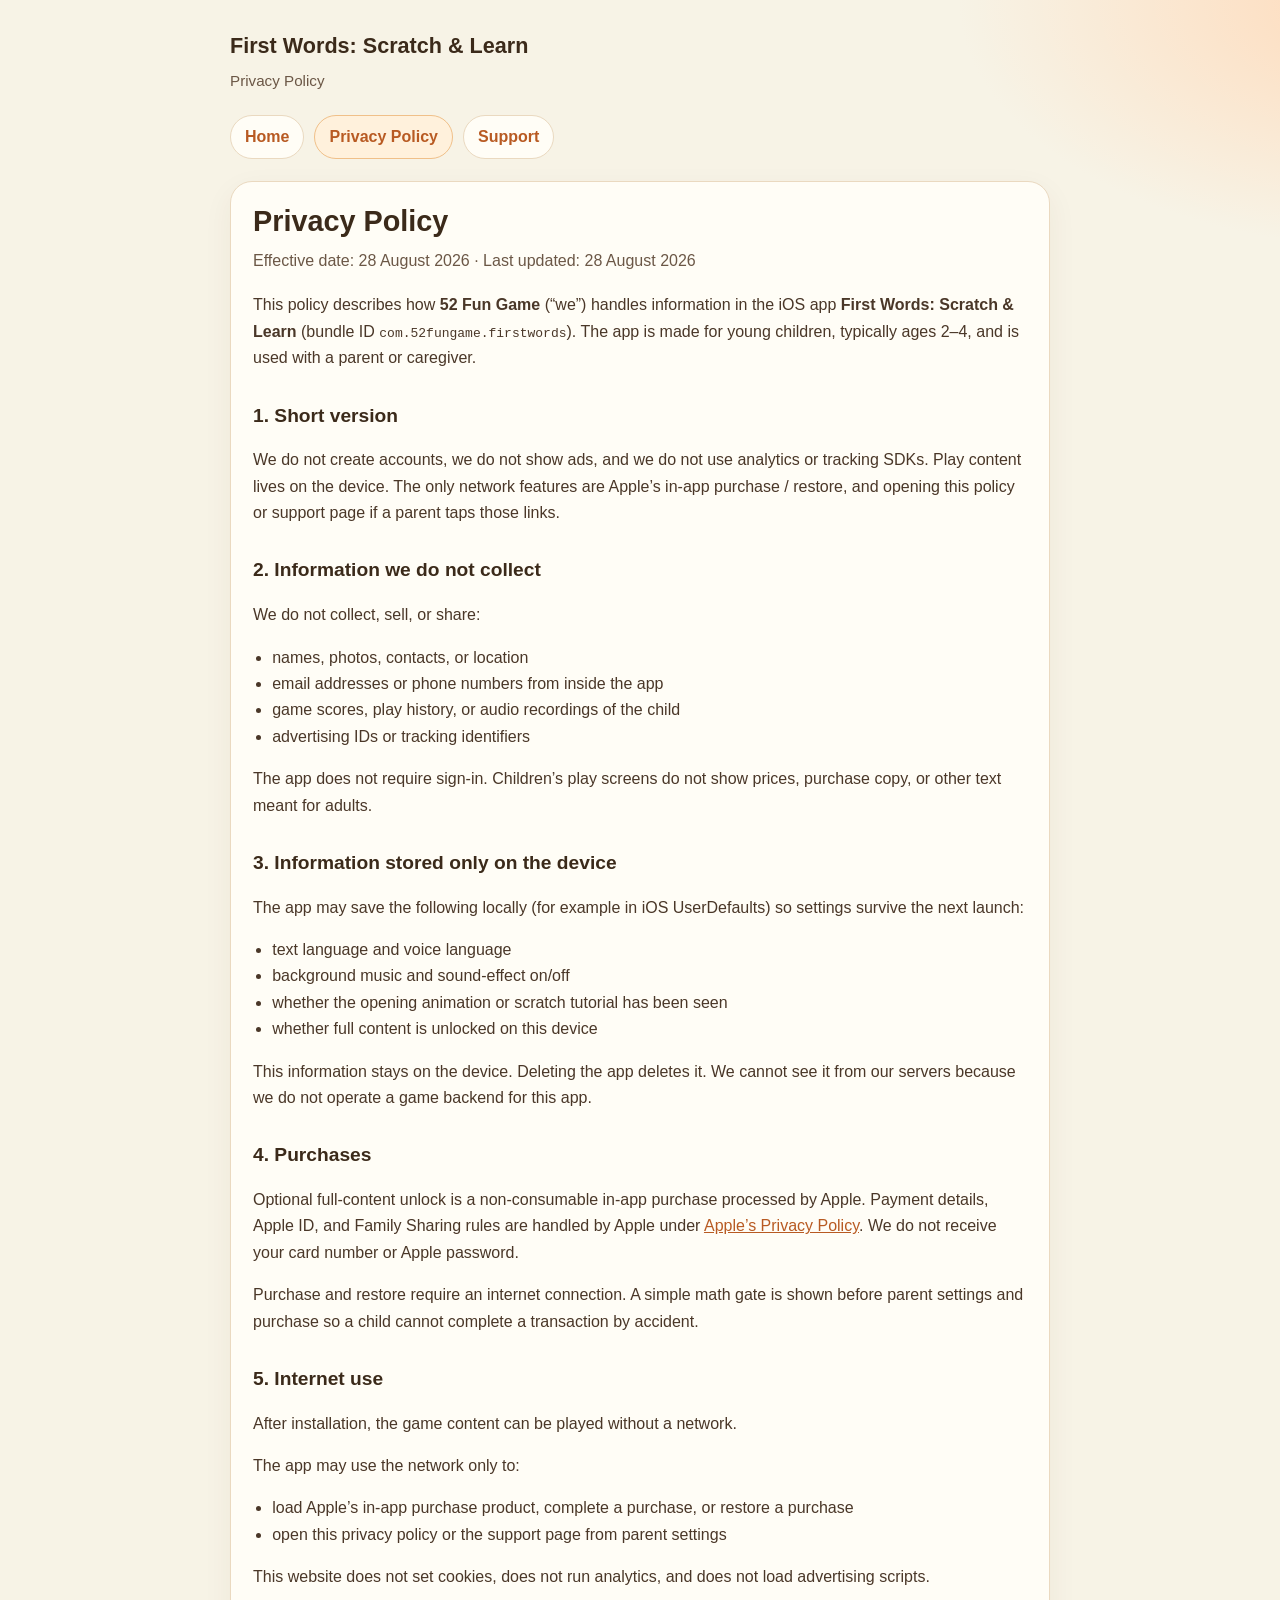
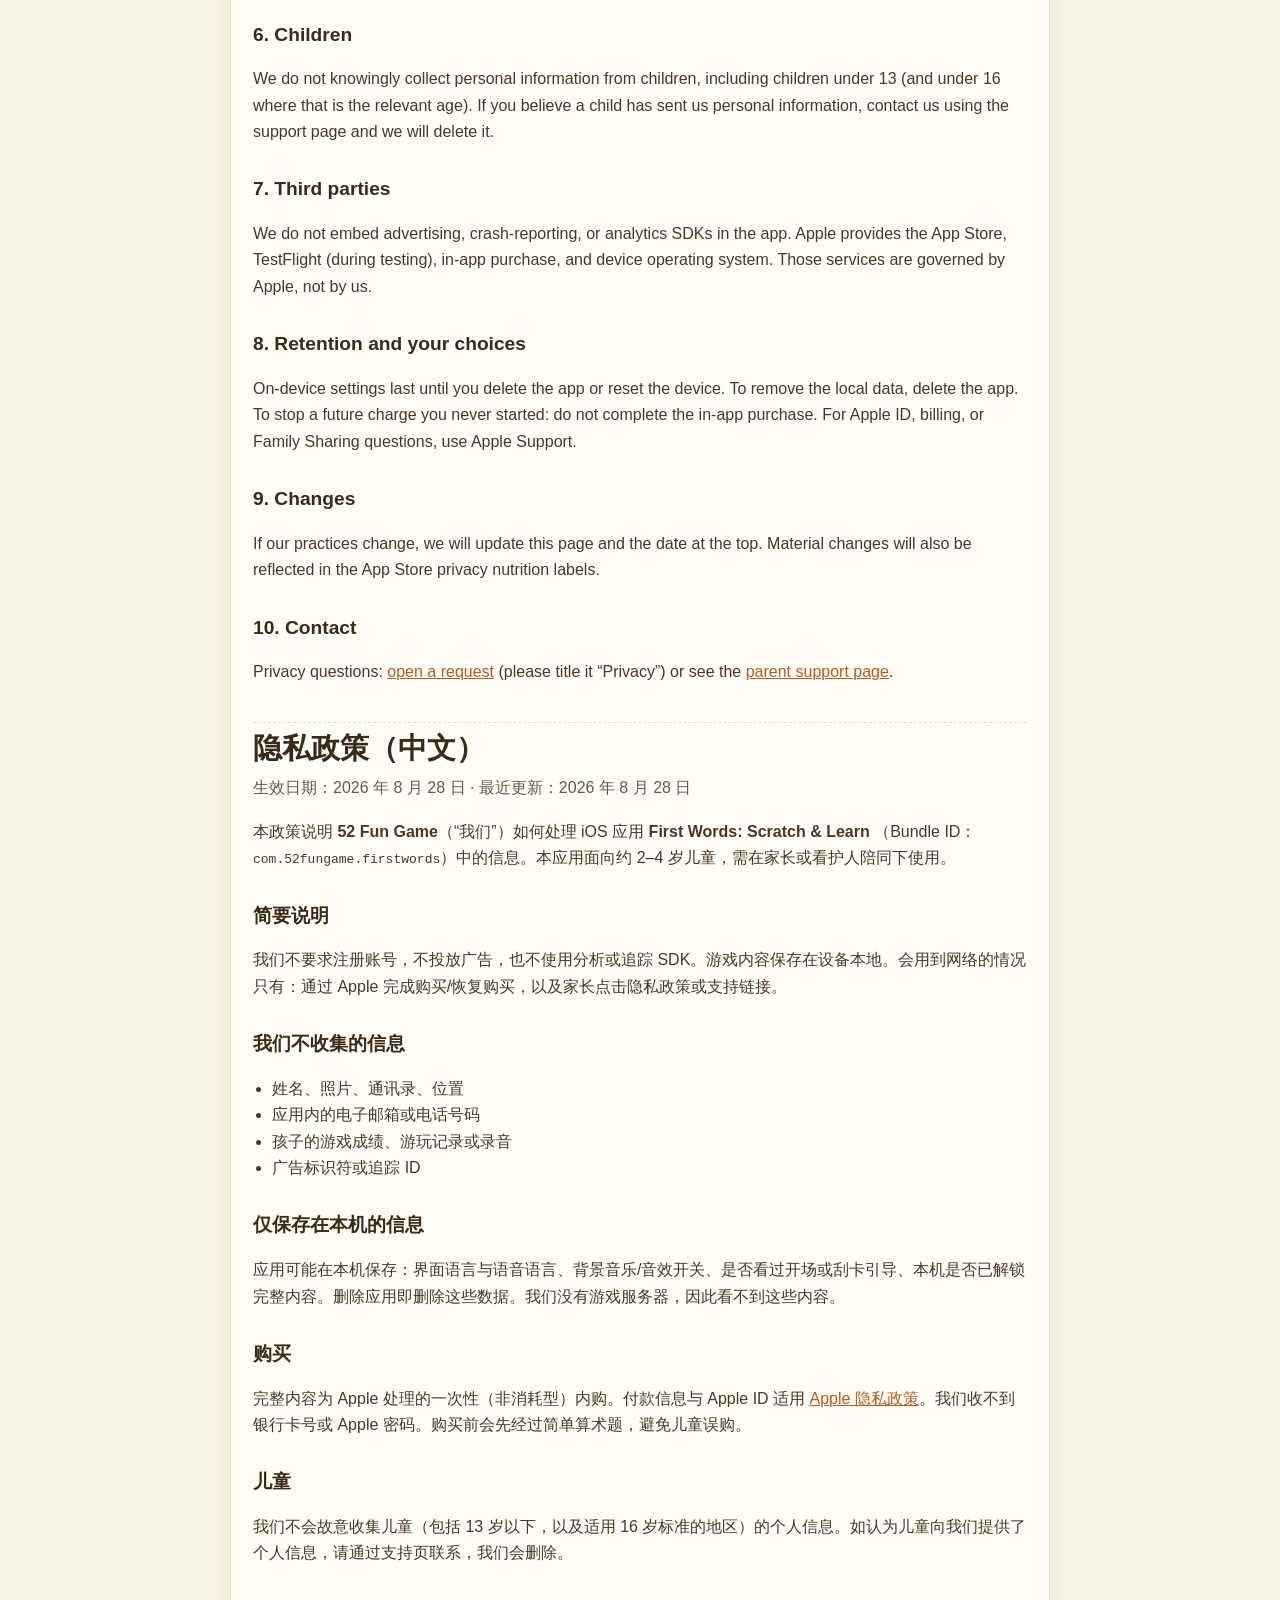
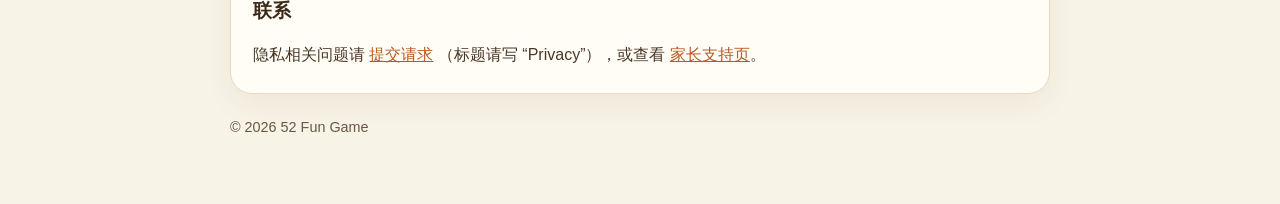
==== privacy/index.html @ fd2b0616 "Add public privacy policy and parent support pages." ====
<!DOCTYPE html>
<html lang="en">
  <head>
    <meta charset="utf-8" />
    <meta name="viewport" content="width=device-width, initial-scale=1" />
    <title>Privacy Policy — First Words: Scratch &amp; Learn</title>
    <meta
      name="description"
      content="Privacy policy for First Words: Scratch & Learn, a children’s iOS app that does not collect personal data."
    />
    <link rel="stylesheet" href="../styles.css" />
  </head>
  <body>
    <main class="wrap">
      <div class="brand">
        <strong>First Words: Scratch &amp; Learn</strong>
        <span>Privacy Policy</span>
      </div>
      <nav aria-label="Site">
        <a href="../">Home</a>
        <a href="./" aria-current="page">Privacy Policy</a>
        <a href="../support/">Support</a>
      </nav>
      <article class="card">
        <h1>Privacy Policy</h1>
        <p class="meta">Effective date: 28 August 2026 · Last updated: 28 August 2026</p>

        <p>
          This policy describes how <strong>52 Fun Game</strong> (“we”) handles
          information in the iOS app <strong>First Words: Scratch &amp; Learn</strong>
          (bundle ID <code>com.52fungame.firstwords</code>). The app is made for
          young children, typically ages 2–4, and is used with a parent or
          caregiver.
        </p>

        <h2>1. Short version</h2>
        <p>
          We do not create accounts, we do not show ads, and we do not use
          analytics or tracking SDKs. Play content lives on the device. The only
          network features are Apple’s in-app purchase / restore, and opening
          this policy or support page if a parent taps those links.
        </p>

        <h2>2. Information we do not collect</h2>
        <p>We do not collect, sell, or share:</p>
        <ul>
          <li>names, photos, contacts, or location</li>
          <li>email addresses or phone numbers from inside the app</li>
          <li>game scores, play history, or audio recordings of the child</li>
          <li>advertising IDs or tracking identifiers</li>
        </ul>
        <p>
          The app does not require sign-in. Children’s play screens do not show
          prices, purchase copy, or other text meant for adults.
        </p>

        <h2>3. Information stored only on the device</h2>
        <p>
          The app may save the following locally (for example in iOS
          UserDefaults) so settings survive the next launch:
        </p>
        <ul>
          <li>text language and voice language</li>
          <li>background music and sound-effect on/off</li>
          <li>whether the opening animation or scratch tutorial has been seen</li>
          <li>whether full content is unlocked on this device</li>
        </ul>
        <p>
          This information stays on the device. Deleting the app deletes it.
          We cannot see it from our servers because we do not operate a game
          backend for this app.
        </p>

        <h2>4. Purchases</h2>
        <p>
          Optional full-content unlock is a non-consumable in-app purchase
          processed by Apple. Payment details, Apple ID, and Family Sharing
          rules are handled by Apple under
          <a href="https://www.apple.com/legal/privacy/">Apple’s Privacy Policy</a>.
          We do not receive your card number or Apple password.
        </p>
        <p>
          Purchase and restore require an internet connection. A simple math
          gate is shown before parent settings and purchase so a child cannot
          complete a transaction by accident.
        </p>

        <h2>5. Internet use</h2>
        <p>After installation, the game content can be played without a network.</p>
        <p>The app may use the network only to:</p>
        <ul>
          <li>load Apple’s in-app purchase product, complete a purchase, or restore a purchase</li>
          <li>open this privacy policy or the support page from parent settings</li>
        </ul>
        <p>
          This website does not set cookies, does not run analytics, and does
          not load advertising scripts.
        </p>

        <h2>6. Children</h2>
        <p>
          We do not knowingly collect personal information from children,
          including children under 13 (and under 16 where that is the relevant
          age). If you believe a child has sent us personal information, contact
          us using the support page and we will delete it.
        </p>

        <h2>7. Third parties</h2>
        <p>
          We do not embed advertising, crash-reporting, or analytics SDKs in the
          app. Apple provides the App Store, TestFlight (during testing),
          in-app purchase, and device operating system. Those services are
          governed by Apple, not by us.
        </p>

        <h2>8. Retention and your choices</h2>
        <p>
          On-device settings last until you delete the app or reset the device.
          To remove the local data, delete the app. To stop a future charge you
          never started: do not complete the in-app purchase. For Apple ID,
          billing, or Family Sharing questions, use Apple Support.
        </p>

        <h2>9. Changes</h2>
        <p>
          If our practices change, we will update this page and the date at the
          top. Material changes will also be reflected in the App Store privacy
          nutrition labels.
        </p>

        <h2>10. Contact</h2>
        <p>
          Privacy questions:
          <a href="https://github.com/52fungame-max/52fungame-max.github.io/issues/new">open a request</a>
          (please title it “Privacy”) or see the
          <a href="../support/">parent support page</a>.
        </p>

        <section class="lang" lang="zh-Hans">
          <h1>隐私政策（中文）</h1>
          <p class="meta">生效日期：2026 年 8 月 28 日 · 最近更新：2026 年 8 月 28 日</p>
          <p>
            本政策说明 <strong>52 Fun Game</strong>（“我们”）如何处理 iOS 应用
            <strong>First Words: Scratch &amp; Learn</strong>
            （Bundle ID：<code>com.52fungame.firstwords</code>）中的信息。本应用面向约 2–4 岁儿童，需在家长或看护人陪同下使用。
          </p>
          <h2>简要说明</h2>
          <p>
            我们不要求注册账号，不投放广告，也不使用分析或追踪 SDK。游戏内容保存在设备本地。会用到网络的情况只有：通过 Apple 完成购买/恢复购买，以及家长点击隐私政策或支持链接。
          </p>
          <h2>我们不收集的信息</h2>
          <ul>
            <li>姓名、照片、通讯录、位置</li>
            <li>应用内的电子邮箱或电话号码</li>
            <li>孩子的游戏成绩、游玩记录或录音</li>
            <li>广告标识符或追踪 ID</li>
          </ul>
          <h2>仅保存在本机的信息</h2>
          <p>应用可能在本机保存：界面语言与语音语言、背景音乐/音效开关、是否看过开场或刮卡引导、本机是否已解锁完整内容。删除应用即删除这些数据。我们没有游戏服务器，因此看不到这些内容。</p>
          <h2>购买</h2>
          <p>
            完整内容为 Apple 处理的一次性（非消耗型）内购。付款信息与 Apple ID 适用
            <a href="https://www.apple.com/legal/privacy/">Apple 隐私政策</a>。我们收不到银行卡号或 Apple 密码。购买前会先经过简单算术题，避免儿童误购。
          </p>
          <h2>儿童</h2>
          <p>我们不会故意收集儿童（包括 13 岁以下，以及适用 16 岁标准的地区）的个人信息。如认为儿童向我们提供了个人信息，请通过支持页联系，我们会删除。</p>
          <h2>联系</h2>
          <p>
            隐私相关问题请
            <a href="https://github.com/52fungame-max/52fungame-max.github.io/issues/new">提交请求</a>
            （标题请写 “Privacy”），或查看
            <a href="../support/">家长支持页</a>。
          </p>
        </section>
      </article>
      <footer>© 2026 52 Fun Game</footer>
    </main>
  </body>
</html>
---- styles.css ----
:root {
  --cream: #f7f3e6;
  --ink: #3b2a1a;
  --muted: #6b5746;
  --card: #fffdf6;
  --line: #ead9c0;
  --accent: #e07a3d;
  --link: #b85a22;
}

* {
  box-sizing: border-box;
}

html {
  scroll-behavior: smooth;
}

body {
  margin: 0;
  font-family: "Segoe UI", "PingFang SC", "Hiragino Sans GB", "Noto Sans SC",
    "Microsoft YaHei", sans-serif;
  background: radial-gradient(1200px 600px at 10% -10%, #fff7d8 0%, transparent 55%),
    radial-gradient(900px 500px at 110% 0%, #ffd9b8 0%, transparent 50%),
    var(--cream);
  color: var(--ink);
  line-height: 1.65;
}

a {
  color: var(--link);
}

.wrap {
  width: min(820px, calc(100% - 32px));
  margin: 0 auto;
  padding: 28px 0 64px;
}

.brand {
  display: flex;
  flex-direction: column;
  gap: 4px;
  margin-bottom: 22px;
}

.brand strong {
  font-size: 1.35rem;
}

.brand span {
  color: var(--muted);
  font-size: 0.95rem;
}

nav {
  display: flex;
  flex-wrap: wrap;
  gap: 10px;
  margin-bottom: 22px;
}

nav a {
  display: inline-block;
  padding: 8px 14px;
  border-radius: 999px;
  background: var(--card);
  border: 1px solid var(--line);
  text-decoration: none;
  font-weight: 600;
}

nav a[aria-current="page"] {
  background: #fff1dc;
  border-color: #f0c089;
}

.card {
  background: var(--card);
  border: 1px solid var(--line);
  border-radius: 22px;
  padding: 22px 22px 8px;
  box-shadow: 0 10px 30px rgba(80, 50, 20, 0.06);
}

h1 {
  margin: 0 0 8px;
  font-size: 1.8rem;
  line-height: 1.25;
}

.meta {
  color: var(--muted);
  margin: 0 0 18px;
}

h2 {
  margin: 28px 0 8px;
  font-size: 1.2rem;
}

p,
li {
  color: #4a3728;
}

ul {
  padding-left: 1.2rem;
}

.lang {
  margin-top: 36px;
  padding-top: 8px;
  border-top: 1px dashed var(--line);
}

.cta {
  display: grid;
  gap: 12px;
  margin: 18px 0 8px;
}

.cta a {
  display: block;
  padding: 16px 18px;
  border-radius: 16px;
  background: #fff;
  border: 1px solid var(--line);
  text-decoration: none;
  color: inherit;
}

.cta a strong {
  display: block;
  color: var(--accent);
  margin-bottom: 2px;
}

footer {
  margin-top: 22px;
  color: var(--muted);
  font-size: 0.9rem;
}
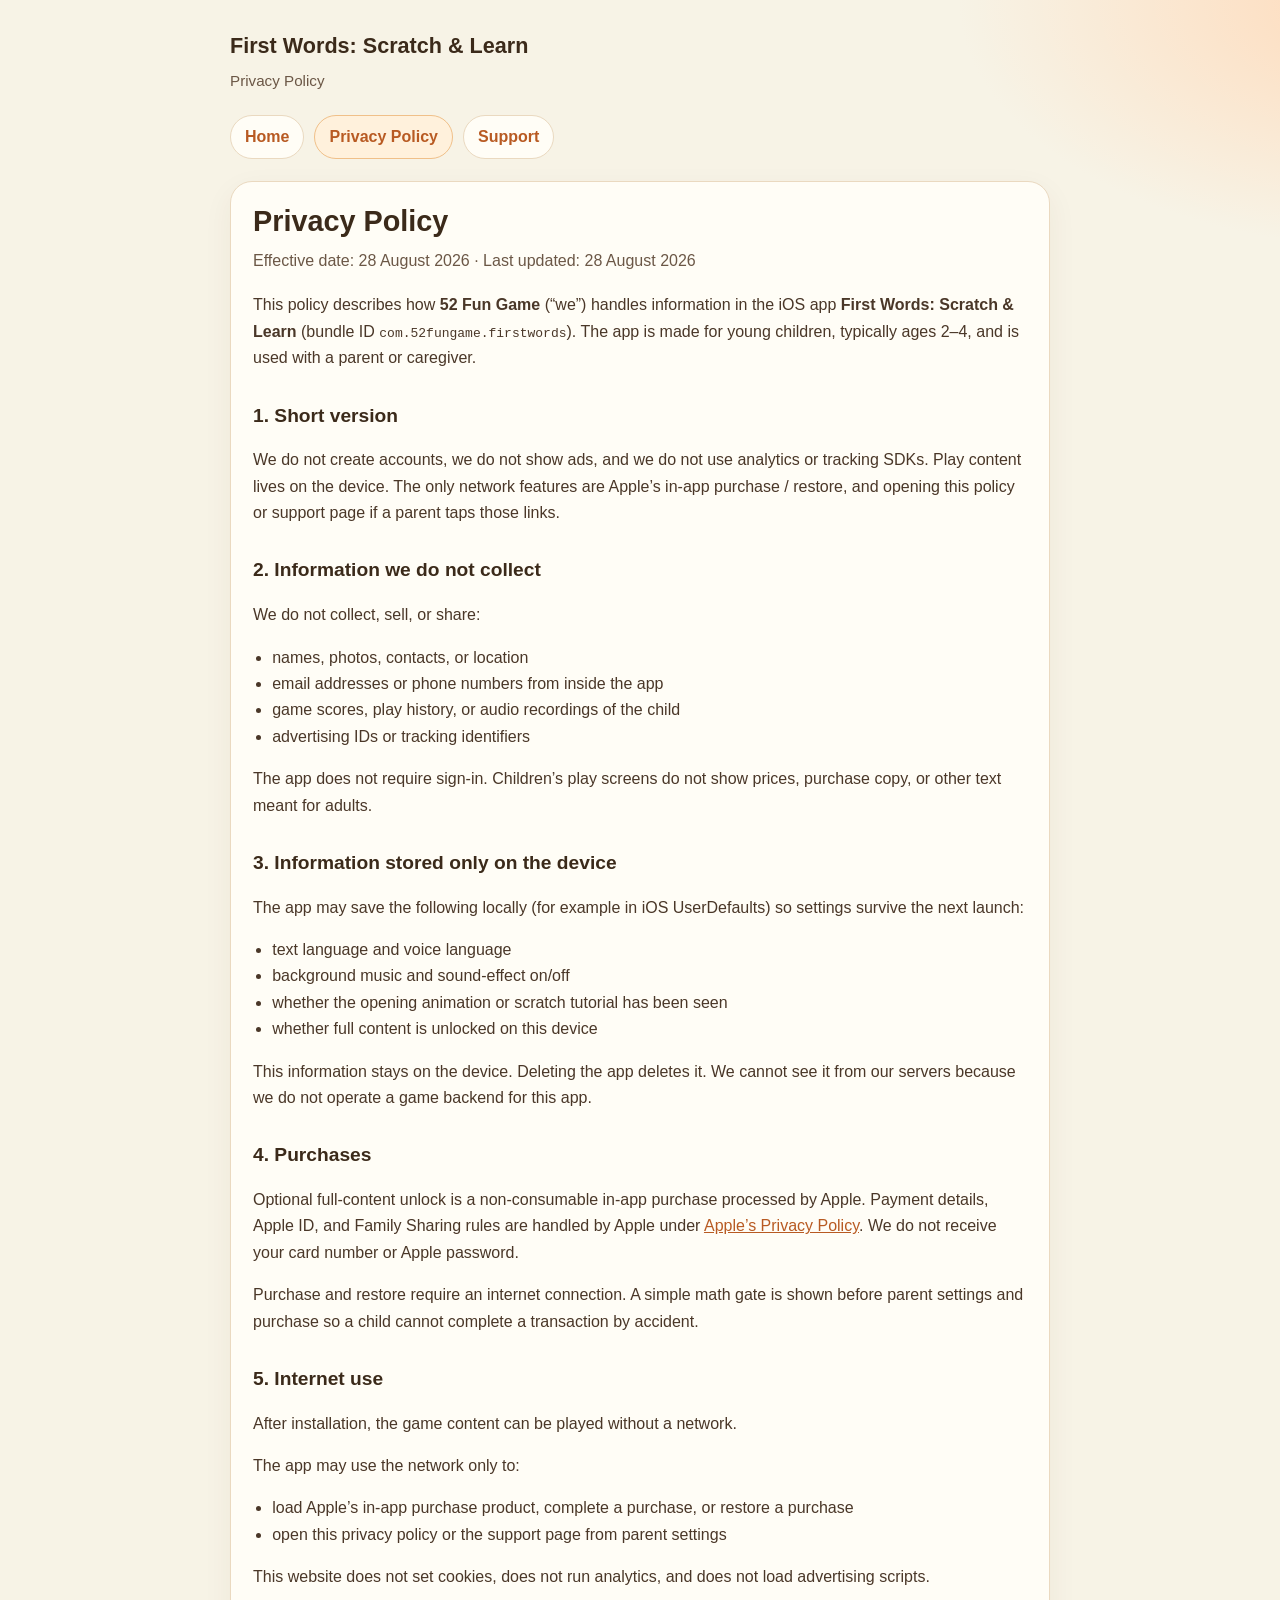
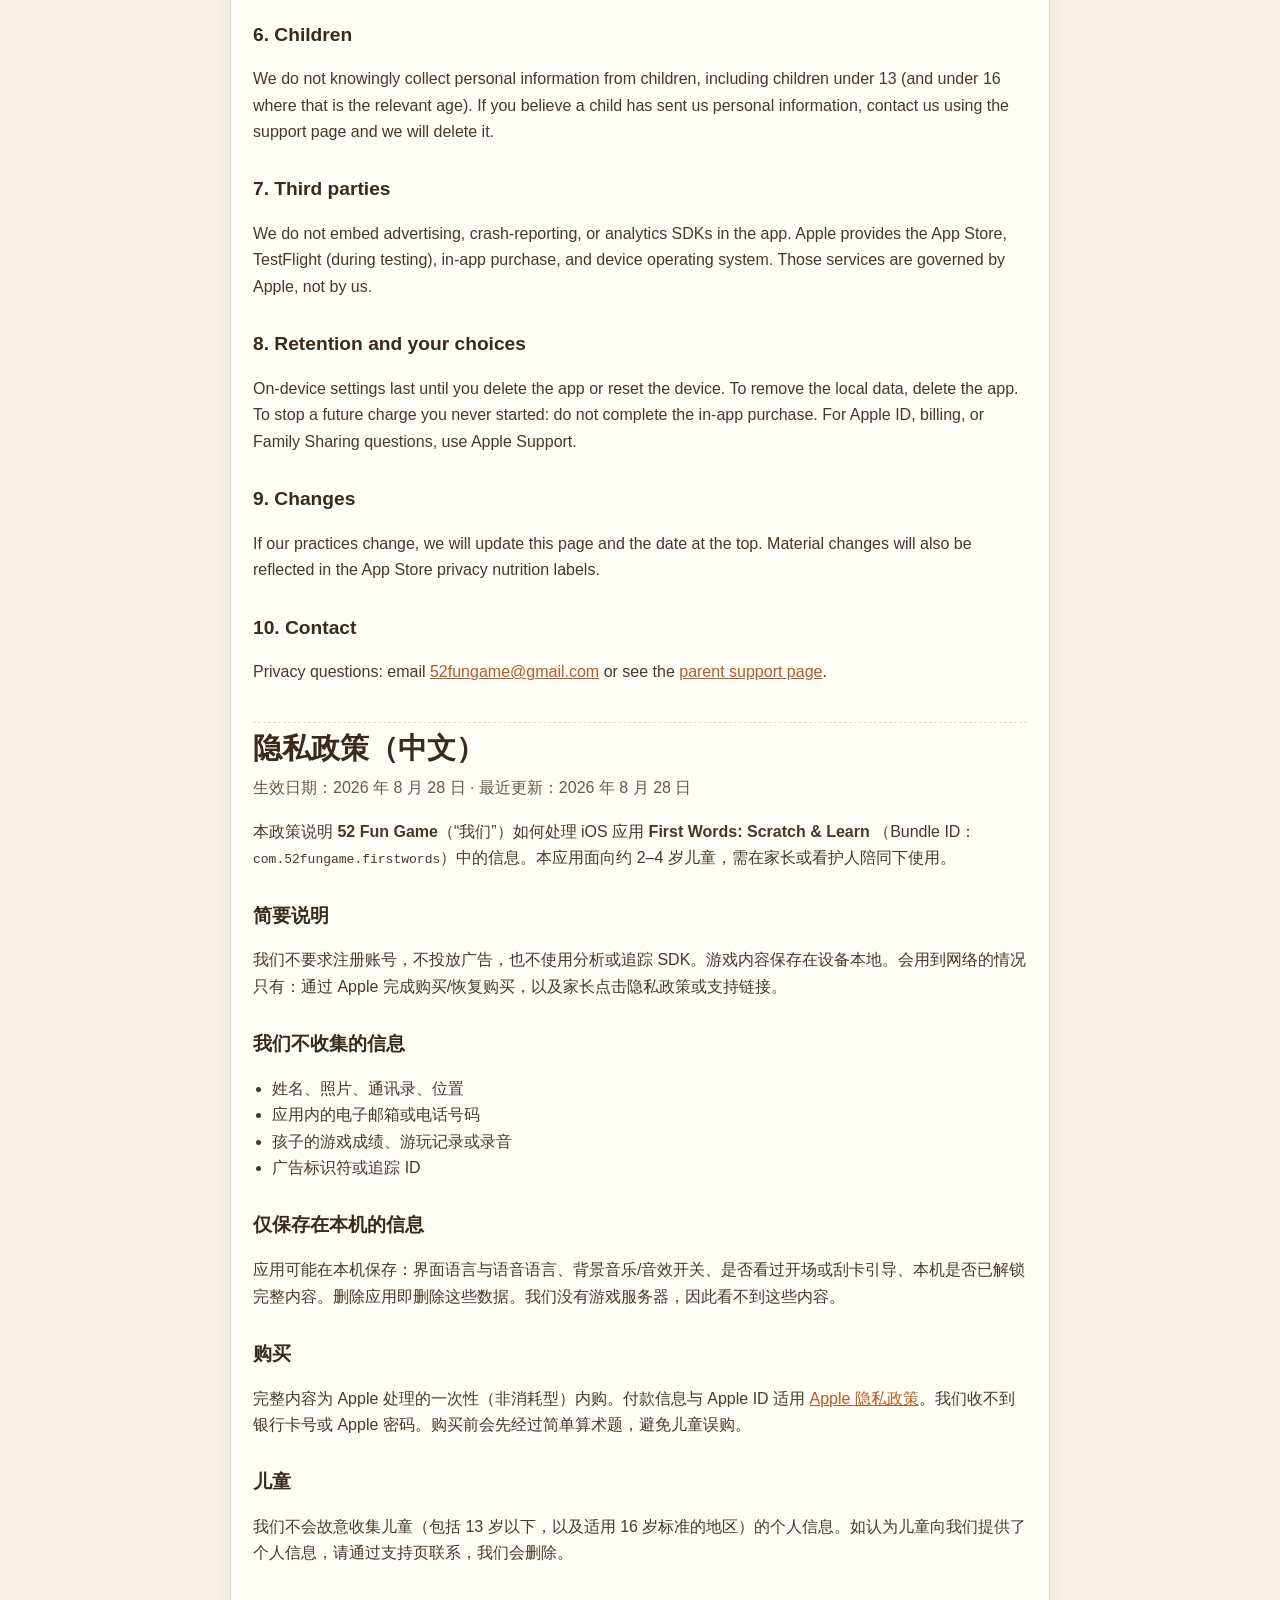
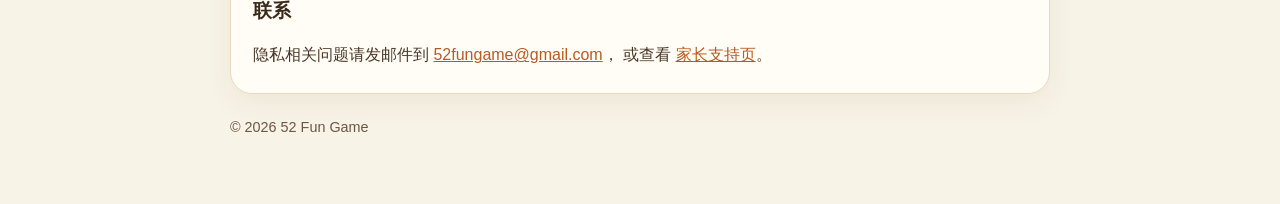
==== commit 0a111833: "Use 52fungame@gmail.com as the public privacy and support contact." ====
--- a/privacy/index.html
+++ b/privacy/index.html
@@ -130,9 +130,9 @@
 
         <h2>10. Contact</h2>
         <p>
-          Privacy questions:
-          <a href="https://github.com/52fungame-max/52fungame-max.github.io/issues/new">open a request</a>
-          (please title it “Privacy”) or see the
+          Privacy questions: email
+          <a href="mailto:52fungame@gmail.com">52fungame@gmail.com</a>
+          or see the
           <a href="../support/">parent support page</a>.
         </p>
 
@@ -166,9 +166,9 @@
           <p>我们不会故意收集儿童（包括 13 岁以下，以及适用 16 岁标准的地区）的个人信息。如认为儿童向我们提供了个人信息，请通过支持页联系，我们会删除。</p>
           <h2>联系</h2>
           <p>
-            隐私相关问题请
-            <a href="https://github.com/52fungame-max/52fungame-max.github.io/issues/new">提交请求</a>
-            （标题请写 “Privacy”），或查看
+            隐私相关问题请发邮件到
+            <a href="mailto:52fungame@gmail.com">52fungame@gmail.com</a>，
+            或查看
             <a href="../support/">家长支持页</a>。
           </p>
         </section>
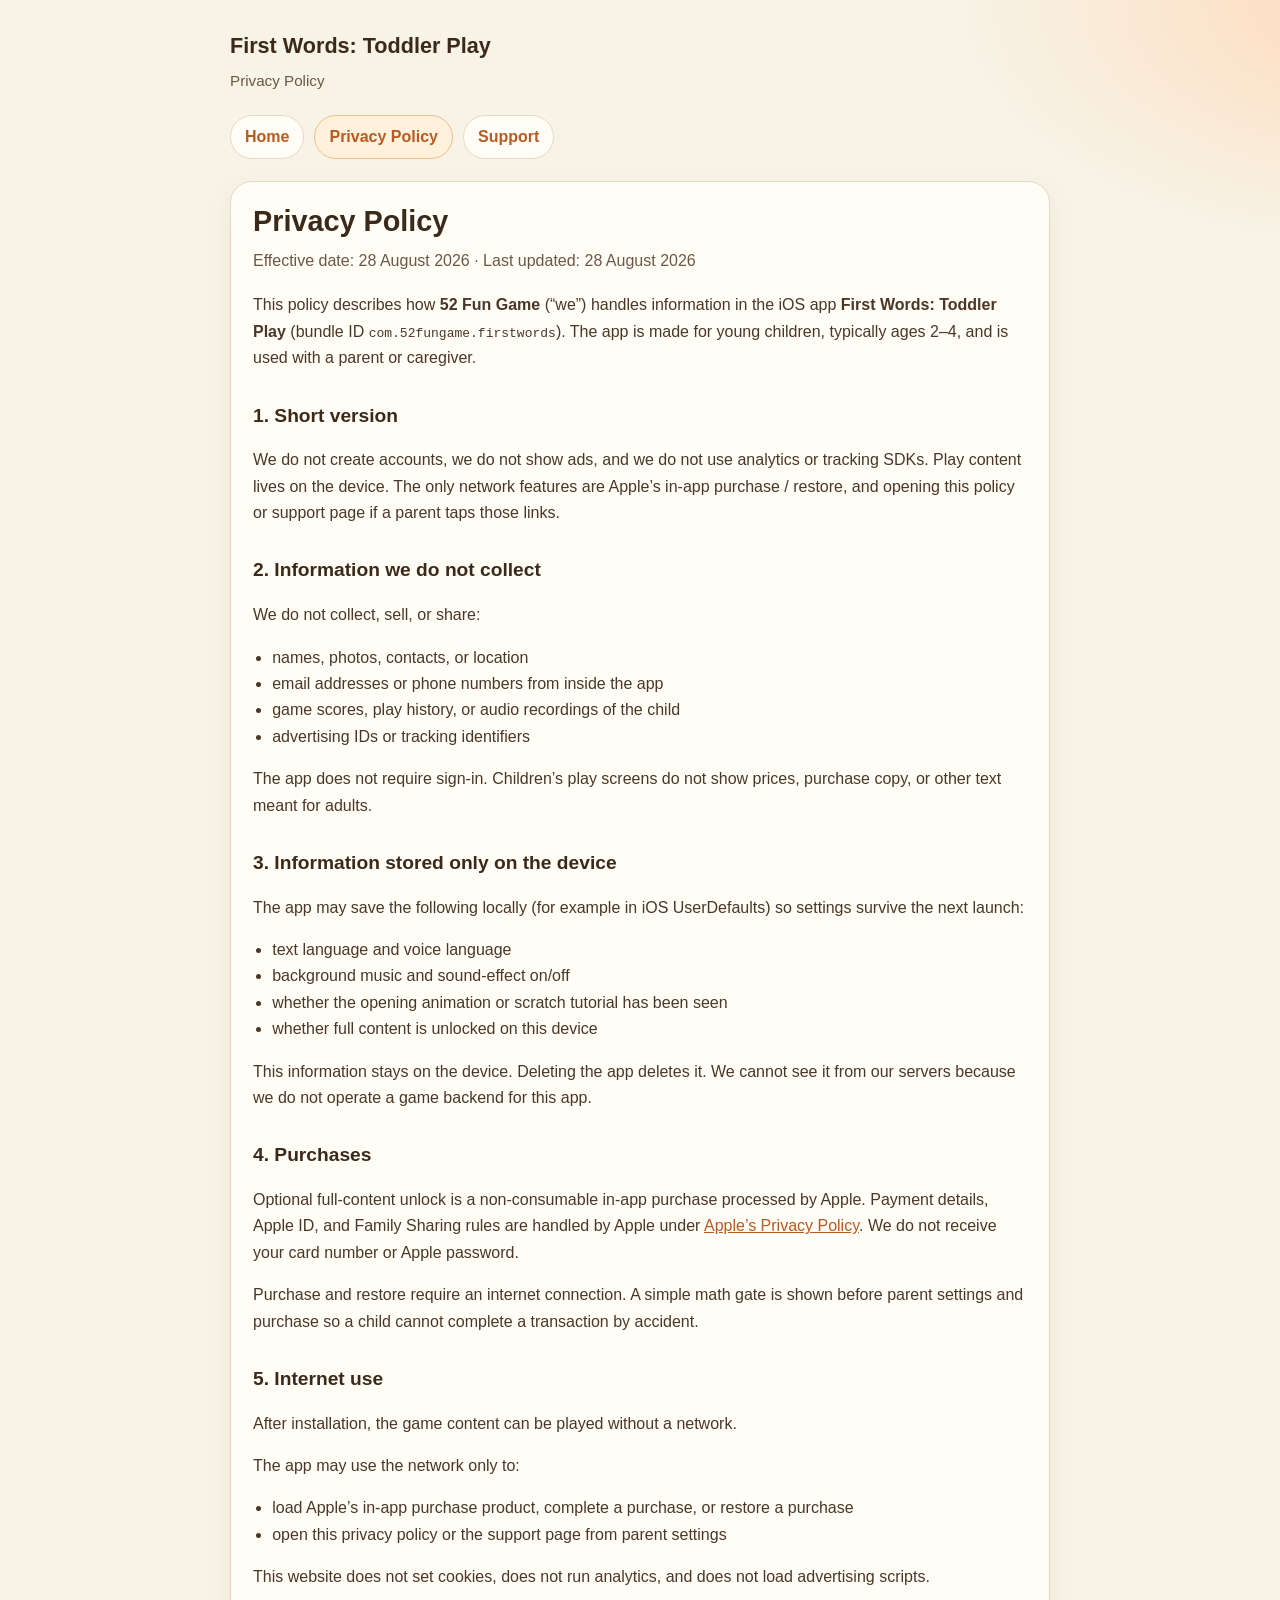
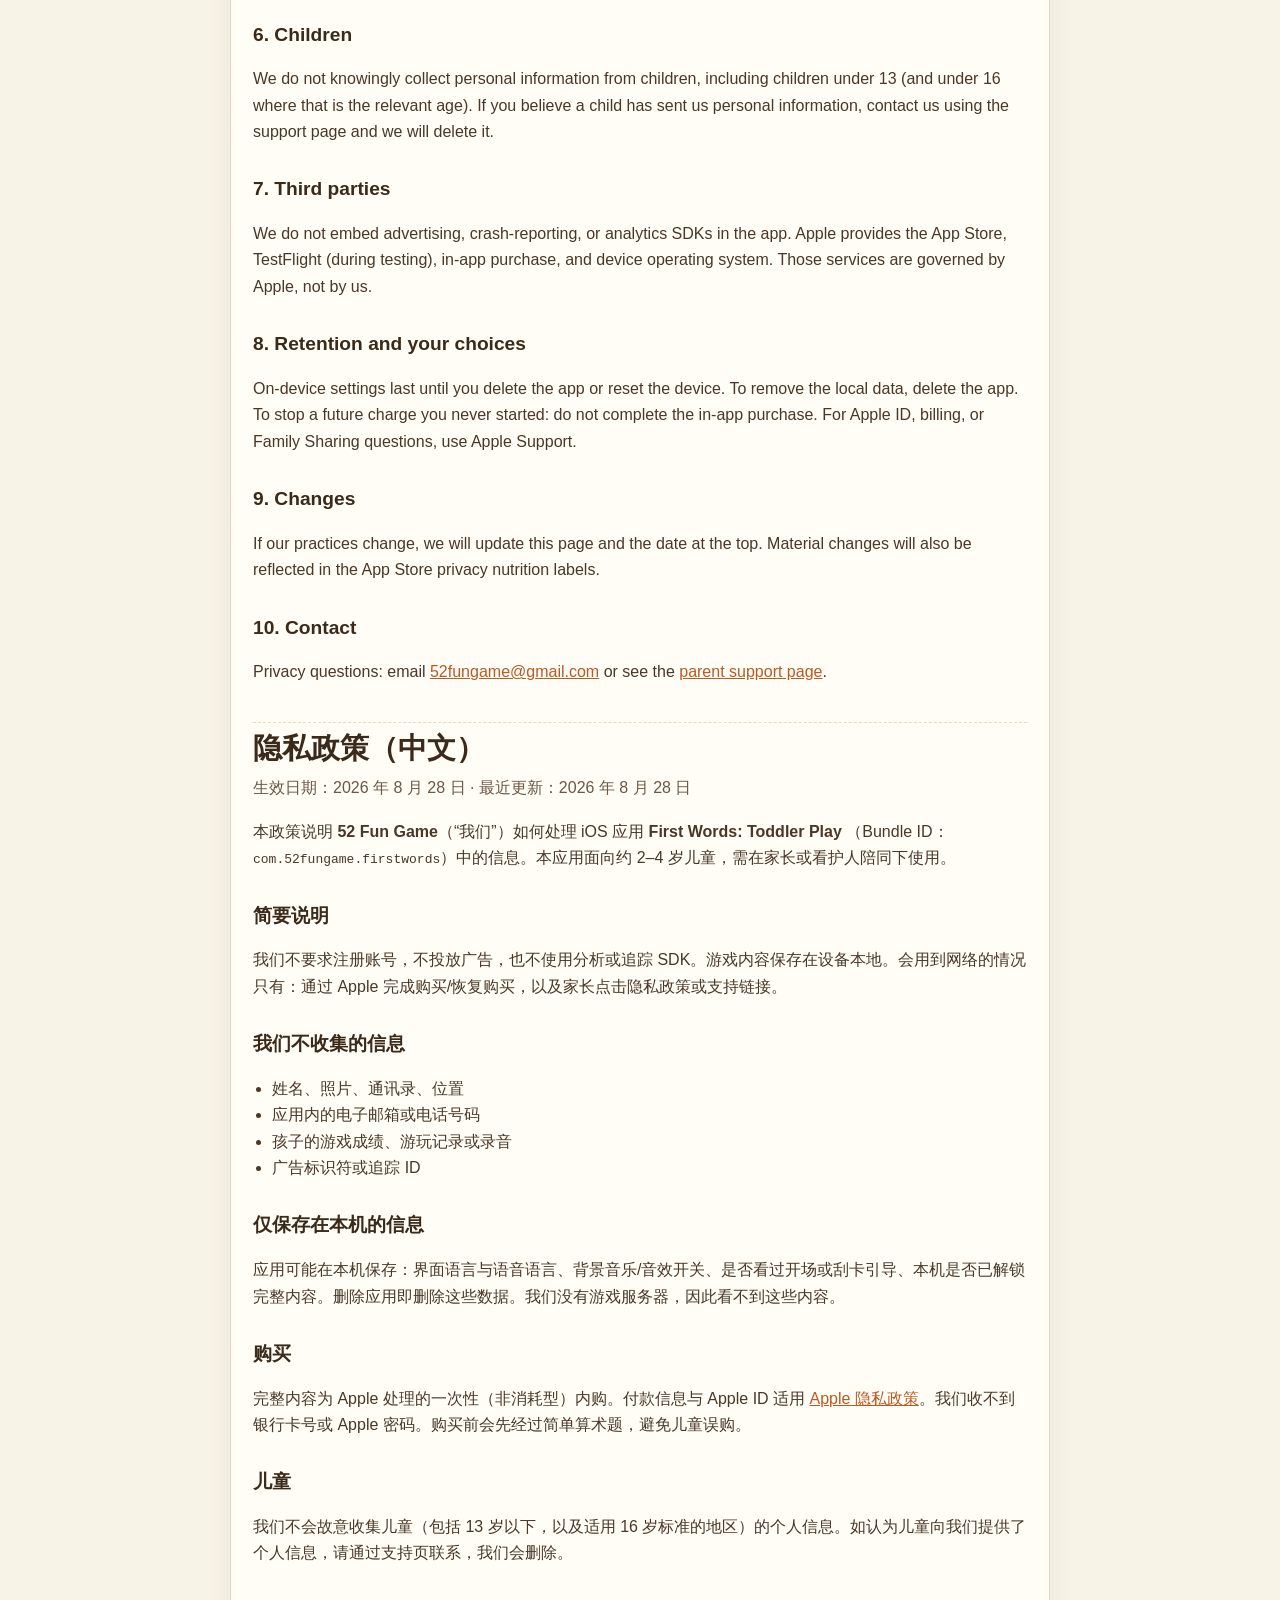
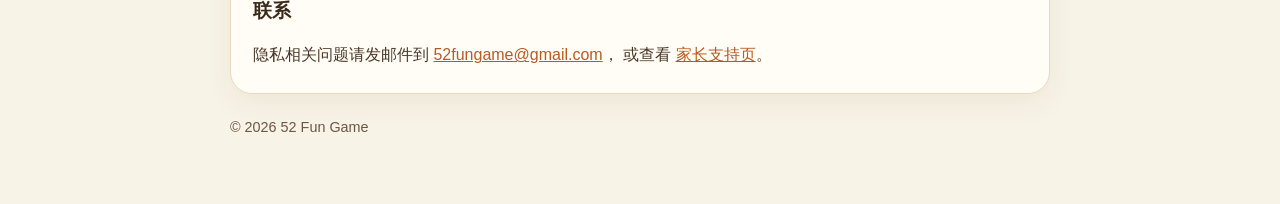
==== commit 7f6398b0: "Update app name to First Words: Toddler Play across website, privacy policy, and support pages." ====
--- a/privacy/index.html
+++ b/privacy/index.html
@@ -3,17 +3,17 @@
   <head>
     <meta charset="utf-8" />
     <meta name="viewport" content="width=device-width, initial-scale=1" />
-    <title>Privacy Policy — First Words: Scratch &amp; Learn</title>
+    <title>Privacy Policy — First Words: Toddler Play</title>
     <meta
       name="description"
-      content="Privacy policy for First Words: Scratch & Learn, a children’s iOS app that does not collect personal data."
+      content="Privacy policy for First Words: Toddler Play, a children’s iOS app that does not collect personal data."
     />
     <link rel="stylesheet" href="../styles.css" />
   </head>
   <body>
     <main class="wrap">
       <div class="brand">
-        <strong>First Words: Scratch &amp; Learn</strong>
+        <strong>First Words: Toddler Play</strong>
         <span>Privacy Policy</span>
       </div>
       <nav aria-label="Site">
@@ -27,7 +27,7 @@
 
         <p>
           This policy describes how <strong>52 Fun Game</strong> (“we”) handles
-          information in the iOS app <strong>First Words: Scratch &amp; Learn</strong>
+          information in the iOS app <strong>First Words: Toddler Play</strong>
           (bundle ID <code>com.52fungame.firstwords</code>). The app is made for
           young children, typically ages 2–4, and is used with a parent or
           caregiver.
@@ -141,7 +141,7 @@
           <p class="meta">生效日期：2026 年 8 月 28 日 · 最近更新：2026 年 8 月 28 日</p>
           <p>
             本政策说明 <strong>52 Fun Game</strong>（“我们”）如何处理 iOS 应用
-            <strong>First Words: Scratch &amp; Learn</strong>
+            <strong>First Words: Toddler Play</strong>
             （Bundle ID：<code>com.52fungame.firstwords</code>）中的信息。本应用面向约 2–4 岁儿童，需在家长或看护人陪同下使用。
           </p>
           <h2>简要说明</h2>
